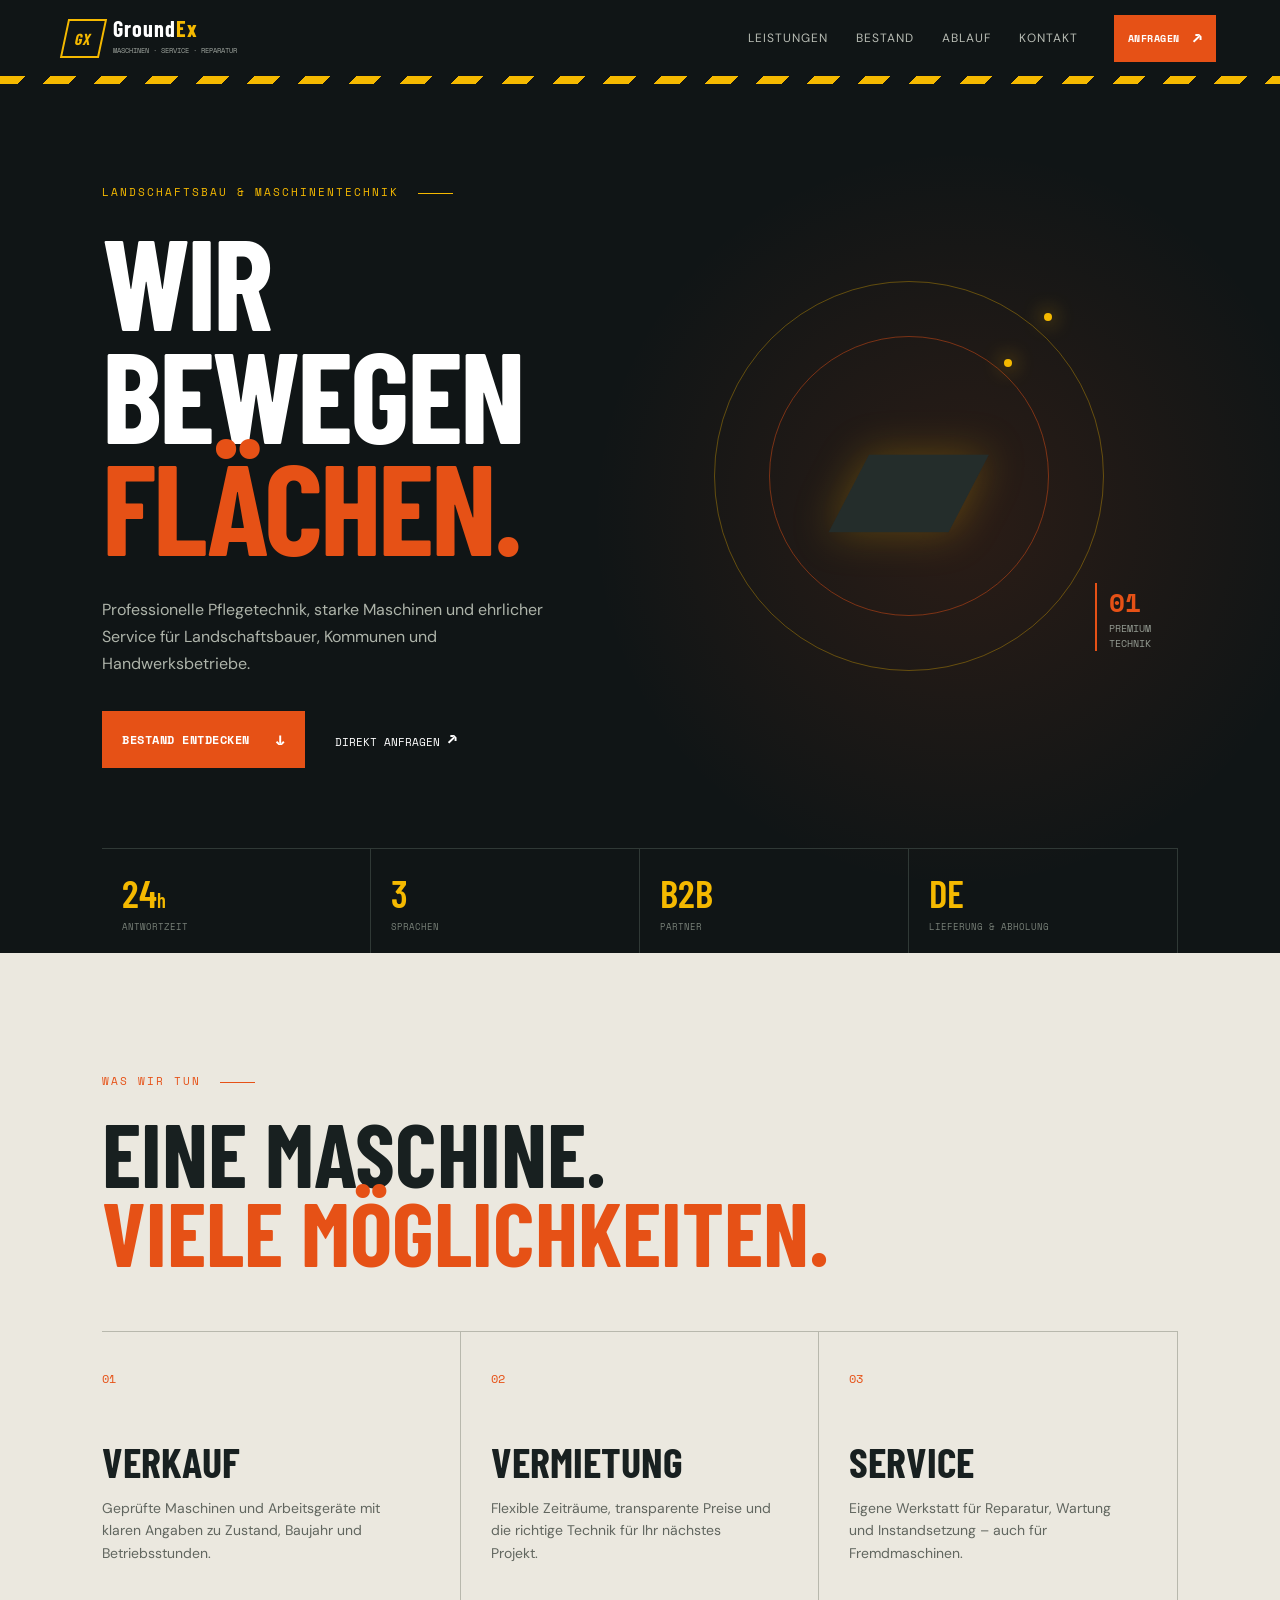
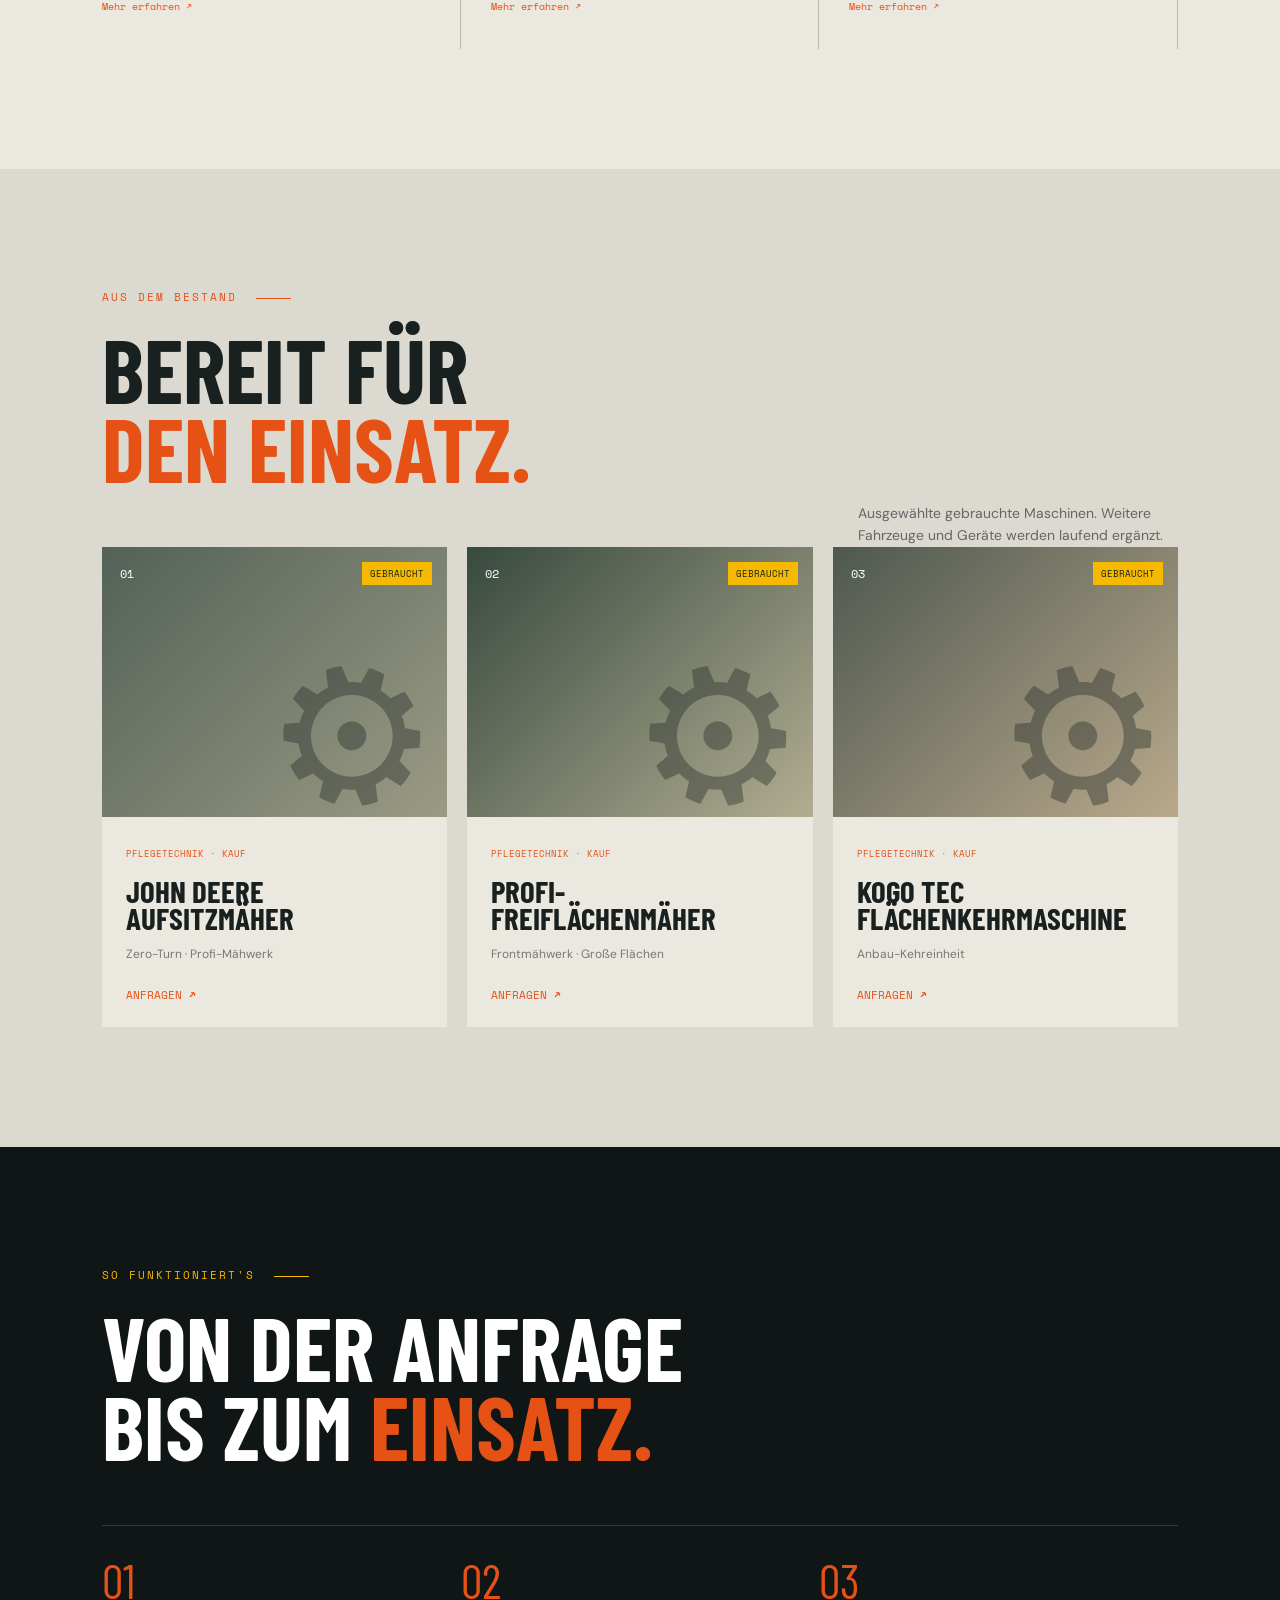
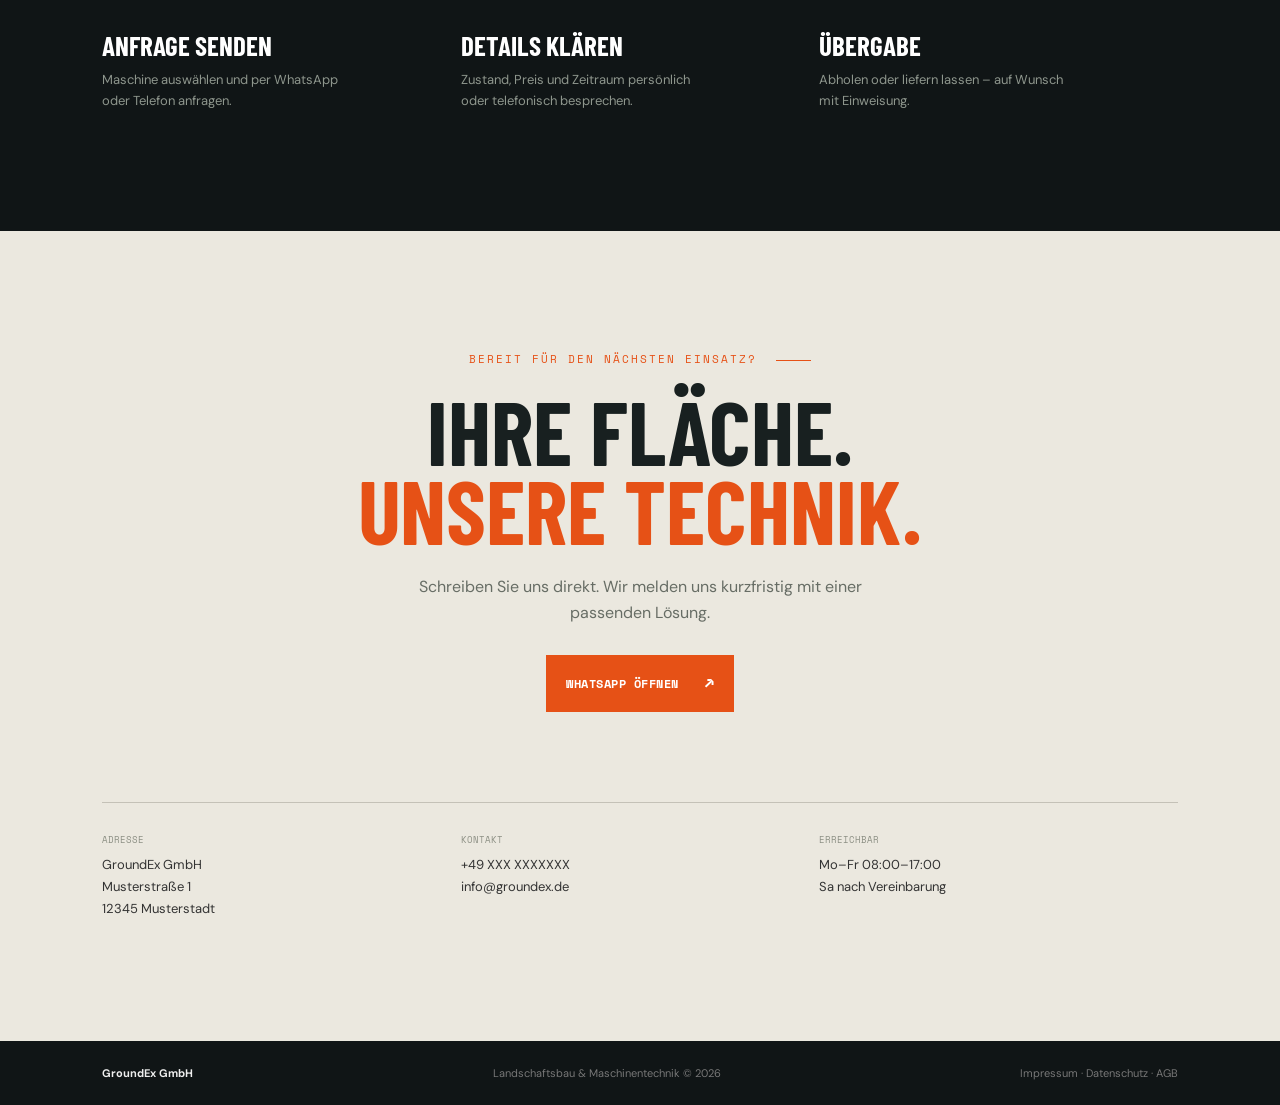
==== index.html @ 2e7180c5 "GroundEx web sitesi yeniden tasarlandı: profesyonel sektör odaklı animasyonlar ve responsive arayüz " ====
<!doctype html>
<html lang="de">
<head>
<meta charset="utf-8"><meta name="viewport" content="width=device-width,initial-scale=1">
<meta name="description" content="GroundEx GmbH – Baumaschinen, Pflegetechnik, Vermietung und Service.">
<title>GroundEx GmbH — Maschinen, die Fläche bewegen.</title>
<link rel="stylesheet" href="styles.css">
</head>
<body>
<div class="loader" aria-hidden="true"><span>GROUNDEX</span></div>
<header class="site-header"><a class="brand" href="#top"><span class="brand-mark">GX</span><span>Ground<span>Ex</span><small>MASCHINEN · SERVICE · REPARATUR</small></span></a><nav><a href="#angebot">Leistungen</a><a href="#bestand">Bestand</a><a href="#prozess">Ablauf</a><a href="#kontakt">Kontakt</a></nav><a class="button button-small" href="#kontakt">Anfragen <b>↗</b></a><button class="menu" aria-label="Menü">☰</button></header>
<div class="hazard"></div>
<main id="top">
<section class="hero"><div class="hero-grid"><div class="hero-copy"><p class="eyebrow">LANDSCHAFTSBAU & MASCHINENTECHNIK <i></i></p><h1>Wir bewegen<br><em>Flächen.</em></h1><p class="intro">Professionelle Pflegetechnik, starke Maschinen und ehrlicher Service für Landschaftsbauer, Kommunen und Handwerksbetriebe.</p><div class="actions"><a class="button" href="#bestand">Bestand entdecken <b>↓</b></a><a class="text-link" href="#kontakt">Direkt anfragen <b>↗</b></a></div></div><div class="hero-machine"><div class="orbit orbit-one"></div><div class="orbit orbit-two"></div><div class="machine-silhouette">▰</div><div class="hero-label"><strong>01</strong><span>PREMIUM<br>TECHNIK</span></div></div></div><div class="hero-stats"><div><strong>24<span>h</span></strong><small>ANTWORTZEIT</small></div><div><strong>3</strong><small>SPRACHEN</small></div><div><strong>B2B</strong><small>PARTNER</small></div><div><strong>DE</strong><small>LIEFERUNG & ABHOLUNG</small></div></div></section>
<section class="services" id="angebot"><p class="eyebrow dark">WAS WIR TUN <i></i></p><h2>Eine Maschine.<br><em>Viele Möglichkeiten.</em></h2><div class="service-grid"><article><b>01</b><h3>Verkauf</h3><p>Geprüfte Maschinen und Arbeitsgeräte mit klaren Angaben zu Zustand, Baujahr und Betriebsstunden.</p><span>Mehr erfahren ↗</span></article><article><b>02</b><h3>Vermietung</h3><p>Flexible Zeiträume, transparente Preise und die richtige Technik für Ihr nächstes Projekt.</p><span>Mehr erfahren ↗</span></article><article><b>03</b><h3>Service</h3><p>Eigene Werkstatt für Reparatur, Wartung und Instandsetzung – auch für Fremdmaschinen.</p><span>Mehr erfahren ↗</span></article></div></section>
<section class="inventory" id="bestand"><div class="section-head"><div><p class="eyebrow dark">AUS DEM BESTAND <i></i></p><h2>Bereit für<br><em>den Einsatz.</em></h2></div><p>Ausgewählte gebrauchte Maschinen. Weitere Fahrzeuge und Geräte werden laufend ergänzt.</p></div><div class="machine-grid"><article class="machine-card"><div class="machine-photo photo-one"><span>01</span><label>GEBRAUCHT</label></div><div class="machine-info"><small>PFLEGETECHNIK · KAUF</small><h3>John Deere<br>Aufsitzmäher</h3><p>Zero-Turn · Profi-Mähwerk</p><a href="#kontakt">Anfragen <b>↗</b></a></div></article><article class="machine-card featured"><div class="machine-photo photo-two"><span>02</span><label>GEBRAUCHT</label></div><div class="machine-info"><small>PFLEGETECHNIK · KAUF</small><h3>Profi-<br>Freiflächenmäher</h3><p>Frontmähwerk · Große Flächen</p><a href="#kontakt">Anfragen <b>↗</b></a></div></article><article class="machine-card"><div class="machine-photo photo-three"><span>03</span><label>GEBRAUCHT</label></div><div class="machine-info"><small>PFLEGETECHNIK · KAUF</small><h3>Kogo Tec<br>Flächenkehrmaschine</h3><p>Anbau-Kehreinheit</p><a href="#kontakt">Anfragen <b>↗</b></a></div></article></div></section>
<section class="process" id="prozess"><p class="eyebrow">SO FUNKTIONIERT'S <i></i></p><h2>Von der Anfrage<br>bis zum <em>Einsatz.</em></h2><div class="steps"><div><strong>01</strong><h3>Anfrage senden</h3><p>Maschine auswählen und per WhatsApp oder Telefon anfragen.</p></div><div><strong>02</strong><h3>Details klären</h3><p>Zustand, Preis und Zeitraum persönlich oder telefonisch besprechen.</p></div><div><strong>03</strong><h3>Übergabe</h3><p>Abholen oder liefern lassen – auf Wunsch mit Einweisung.</p></div></div></section>
<section class="contact" id="kontakt"><p class="eyebrow dark">BEREIT FÜR DEN NÄCHSTEN EINSATZ? <i></i></p><h2>Ihre Fläche.<br><em>Unsere Technik.</em></h2><p>Schreiben Sie uns direkt. Wir melden uns kurzfristig mit einer passenden Lösung.</p><a class="button" href="https://wa.me/49XXXXXXXXXX" target="_blank" rel="noopener">WhatsApp öffnen <b>↗</b></a><div class="contact-details"><span><small>ADRESSE</small>GroundEx GmbH<br>Musterstraße 1<br>12345 Musterstadt</span><span><small>KONTAKT</small>+49 XXX XXXXXXX<br>info@groundex.de</span><span><small>ERREICHBAR</small>Mo–Fr 08:00–17:00<br>Sa nach Vereinbarung</span></div></section>
</main><footer><strong>GroundEx GmbH</strong><span>Landschaftsbau & Maschinentechnik © 2026</span><span><a href="impressum.html">Impressum</a> · <a href="datenschutz.html">Datenschutz</a> · <a href="agb.html">AGB</a></span></footer>
<script src="script.js"></script></body></html>
---- styles.css ----
@import url('https://fonts.googleapis.com/css2?family=Barlow+Condensed:wght@500;600;700;800&family=DM+Sans:wght@400;500;600;700&family=Space+Mono:wght@400;700&display=swap');
:root{--black:#101516;--ink:#182020;--paper:#ebe8df;--muted:#8d938b;--yellow:#f5b900;--orange:#e65116;--line:#303936}*{box-sizing:border-box;margin:0}html{scroll-behavior:smooth}body{background:var(--paper);color:var(--ink);font-family:'DM Sans',sans-serif;overflow-x:hidden}a{text-decoration:none;color:inherit}.site-header{height:76px;background:var(--black);color:#fff;display:flex;align-items:center;gap:36px;padding:0 max(5vw,24px);position:sticky;top:0;z-index:20}.brand{display:flex;align-items:center;gap:10px;font:700 22px 'Barlow Condensed';letter-spacing:1px;line-height:.8}.brand>span:last-child>span{color:var(--yellow)}.brand small{display:block;font:7px 'Space Mono';letter-spacing:0;color:#9ca29c;margin-top:7px}.brand-mark{display:grid;place-items:center;width:39px;height:39px;border:2px solid var(--yellow);color:var(--yellow);transform:skew(-12deg);font:700 16px 'Barlow Condensed'}.site-header nav{display:flex;gap:28px;margin-left:auto;font-size:12px;text-transform:uppercase;letter-spacing:1px;color:#b8bcb4}.site-header nav a:hover{color:var(--yellow)}.button{display:inline-flex;align-items:center;gap:25px;background:var(--orange);color:#fff;padding:16px 20px;text-transform:uppercase;font:700 12px 'Space Mono';letter-spacing:.5px;transition:.3s;box-shadow:0 0 0 transparent}.button:hover{background:var(--yellow);color:var(--black);box-shadow:0 12px 30px #e6511655;transform:translateY(-3px)}.button b,.text-link b{font-size:17px}.button-small{padding:11px 14px;font-size:10px;gap:12px}.menu{display:none;background:none;border:0;color:white;font-size:25px}.hazard{height:8px;background:repeating-linear-gradient(135deg,var(--yellow) 0 18px,var(--black) 18px 36px);animation:move 2s linear infinite}@keyframes move{to{background-position:72px 0}}.hero{background:var(--black);color:#fff;min-height:680px;padding:100px max(8vw,30px) 0;position:relative;overflow:hidden}.hero:after{content:'';position:absolute;inset:0;background:radial-gradient(circle at 75% 50%,#e6511620,transparent 35%);pointer-events:none}.hero-grid{max-width:1280px;margin:auto;display:grid;grid-template-columns:1fr 1fr;align-items:center;position:relative;z-index:1}.eyebrow{font:11px 'Space Mono';letter-spacing:2px;color:var(--yellow);margin-bottom:24px}.eyebrow i{display:inline-block;width:35px;height:1px;background:currentColor;vertical-align:middle;margin-left:10px}.eyebrow.dark{color:var(--orange)}h1,h2,h3{font-family:'Barlow Condensed';text-transform:uppercase;line-height:.88}h1{font-size:clamp(70px,10vw,155px);letter-spacing:-3px}h1 em,h2 em{font-style:normal;color:var(--orange)}.intro{max-width:475px;color:#aeb4aa;font-size:16px;line-height:1.7;margin:34px 0}.actions{display:flex;align-items:center;gap:30px}.text-link{font:11px 'Space Mono';color:#fff;text-transform:uppercase}.hero-machine{height:430px;position:relative;display:grid;place-items:center}.machine-silhouette{font-size:210px;color:#242d2b;filter:drop-shadow(0 0 20px #f5b90044);animation:float 4s ease-in-out infinite}@keyframes float{50%{transform:translateY(-16px) rotate(-2deg)}}.orbit{position:absolute;border:1px solid #f5b90055;border-radius:50%;width:390px;height:390px;animation:spin 16s linear infinite}.orbit:after{content:'';position:absolute;background:var(--yellow);width:8px;height:8px;border-radius:50%;top:8%;right:13%;box-shadow:0 0 20px var(--yellow)}.orbit-two{width:280px;height:280px;border-color:#e6511677;animation-direction:reverse;animation-duration:11s}.hero-label{position:absolute;right:5%;bottom:40px;border-left:2px solid var(--orange);padding-left:12px;font:10px 'Space Mono';color:#949b92}.hero-label strong{font-size:26px;color:var(--orange);display:block}.hero-stats{max-width:1280px;margin:80px auto 0;border-top:1px solid var(--line);display:grid;grid-template-columns:repeat(4,1fr);position:relative;z-index:2}.hero-stats div{padding:20px 0;border-right:1px solid var(--line);padding-left:20px}.hero-stats strong{font:600 39px 'Barlow Condensed';color:var(--yellow)}.hero-stats strong span{font-size:20px}.hero-stats small{display:block;color:#788078;font:9px 'Space Mono';margin-top:4px}.services,.inventory,.contact{padding:120px max(8vw,30px)}.services h2,.inventory h2,.process h2,.contact h2{font-size:clamp(55px,7vw,105px);margin-bottom:60px}.service-grid{display:grid;grid-template-columns:repeat(3,1fr);max-width:1280px;margin:auto;border-top:1px solid #b8b8ad}.service-grid article{padding:35px 30px 35px 0;border-right:1px solid #b8b8ad;transition:.4s}.service-grid article:not(:first-child){padding-left:30px}.service-grid article:hover{background:#fff;transform:translateY(-10px);padding-bottom:45px}.service-grid b{color:var(--orange);font:12px 'Space Mono'}.service-grid h3{font-size:42px;margin:55px 0 17px}.service-grid p{color:#61665f;line-height:1.6;font-size:14px;max-width:280px}.service-grid span{display:block;color:var(--orange);font:10px 'Space Mono';margin-top:35px}.inventory{background:#dcd9d0}.section-head{display:flex;justify-content:space-between;align-items:end;max-width:1280px;margin:auto}.section-head>p{max-width:320px;color:#666;line-height:1.6;font-size:14px}.machine-grid{display:grid;grid-template-columns:repeat(3,1fr);gap:20px;max-width:1280px;margin:auto}.machine-card{background:var(--paper);transition:.35s}.machine-card:hover{transform:translateY(-12px);box-shadow:0 25px 35px #1113}.machine-photo{height:270px;position:relative;overflow:hidden;background:linear-gradient(135deg,#536158,#9b9b84)}.machine-photo:after{content:'⚙';position:absolute;font-size:190px;color:#222b2766;right:10px;bottom:-45px;transform:rotate(-15deg);transition:.5s}.machine-card:hover .machine-photo:after{transform:rotate(5deg) scale(1.12)}.photo-two{background:linear-gradient(135deg,#38493f,#b1ad91)}.photo-three{background:linear-gradient(135deg,#4e5850,#b9a98b)}.machine-photo span{position:absolute;top:18px;left:18px;color:#fff;font:12px 'Space Mono';z-index:1}.machine-photo label{position:absolute;right:15px;top:15px;background:var(--yellow);padding:5px 8px;font:9px 'Space Mono';z-index:1}.machine-info{padding:24px}.machine-info small{font:9px 'Space Mono';color:var(--orange)}.machine-info h3{font-size:31px;margin:15px 0}.machine-info p{color:#777;font-size:12px}.machine-info a{display:block;margin-top:25px;color:var(--orange);font:11px 'Space Mono';text-transform:uppercase}.process{background:var(--black);color:#fff;padding:120px max(8vw,30px)}.steps{display:grid;grid-template-columns:repeat(3,1fr);gap:0;max-width:1280px;margin:auto}.steps>div{border-top:1px solid var(--line);padding:25px 25px 0 0}.steps strong{color:var(--orange);font:48px 'Barlow Condensed'}.steps h3{font-size:27px;margin:25px 0 12px}.steps p{color:#8e968d;max-width:250px;font-size:13px;line-height:1.6}.contact{text-align:center}.contact>p:not(.eyebrow){max-width:450px;margin:-35px auto 30px;color:#676d65;line-height:1.6}.contact-details{border-top:1px solid #c4c1b7;margin:90px auto 0;padding-top:30px;display:grid;grid-template-columns:repeat(3,1fr);text-align:left;max-width:1280px;color:#333;font-size:13px;line-height:1.7}.contact-details small{display:block;color:#8c8f84;font:9px 'Space Mono';margin-bottom:8px}footer{background:var(--black);color:#777;padding:25px max(8vw,30px);display:flex;justify-content:space-between;font-size:11px}footer strong{color:#eee}footer a:hover{color:var(--yellow)}.reveal{opacity:0;transform:translateY(35px);transition:opacity .8s,transform .8s}.reveal.visible{opacity:1;transform:none}.loader{position:fixed;inset:0;background:var(--black);z-index:100;display:grid;place-items:center;color:var(--yellow);font:20px 'Space Mono';animation:loader 1s 1.2s forwards}@keyframes loader{to{opacity:0;visibility:hidden}}@media(max-width:800px){.site-header nav,.site-header>.button{display:none}.menu{display:block;margin-left:auto}.site-header nav.open{display:flex;position:absolute;top:76px;left:0;right:0;background:var(--black);padding:25px;flex-direction:column}.hero{padding-top:65px}.hero-grid{grid-template-columns:1fr}.hero-machine{height:220px}.machine-silhouette{font-size:120px}.orbit{width:220px;height:220px}.hero-stats{margin-top:35px;grid-template-columns:repeat(2,1fr)}.hero-stats div{padding:14px}.service-grid,.machine-grid,.steps{grid-template-columns:1fr}.service-grid article,.service-grid article:not(:first-child){padding:25px 0;border-right:0;border-bottom:1px solid #b8b8ad}.section-head{display:block}.section-head>p{margin-top:-35px;margin-bottom:45px}.contact-details{grid-template-columns:1fr;gap:25px}footer{flex-direction:column;gap:10px}h1{font-size:76px}}
@media(prefers-reduced-motion:reduce){*,*:before,*:after{animation-duration:.01ms!important;transition-duration:.01ms!important;scroll-behavior:auto!important}}
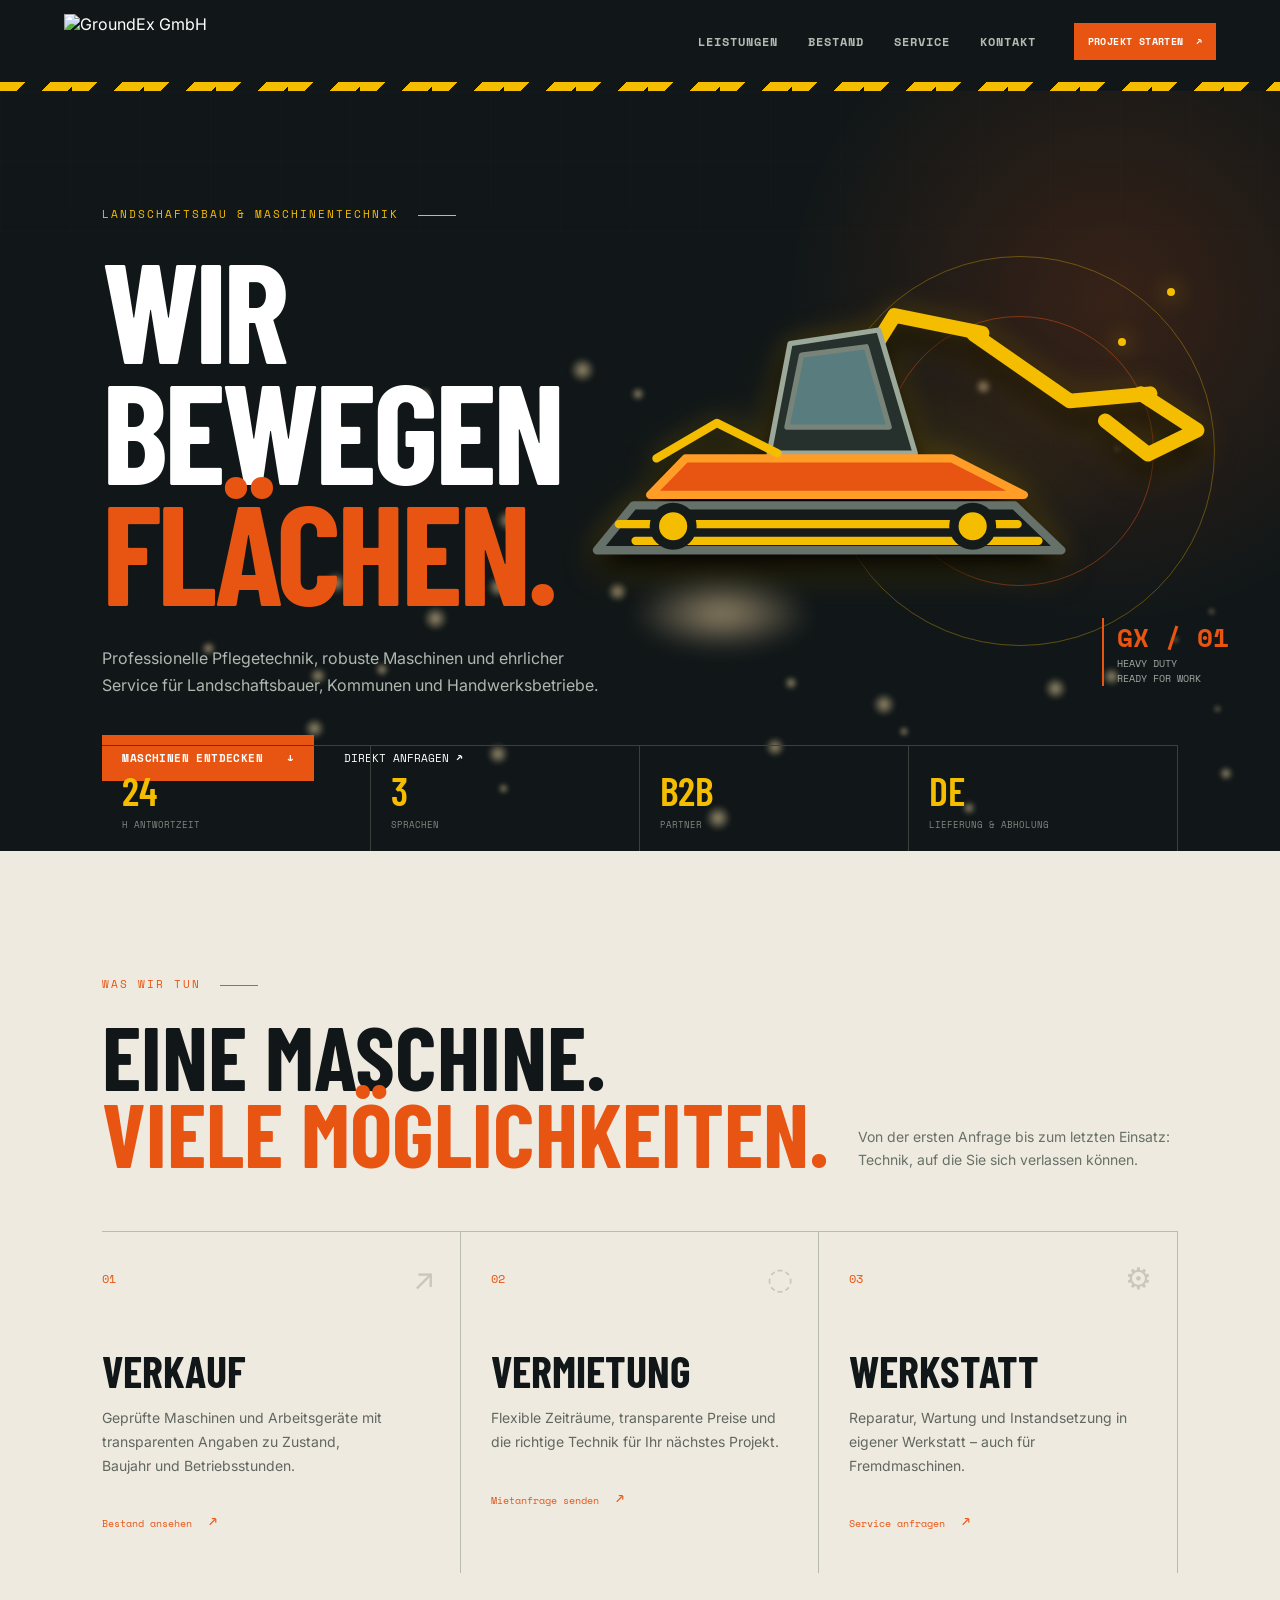
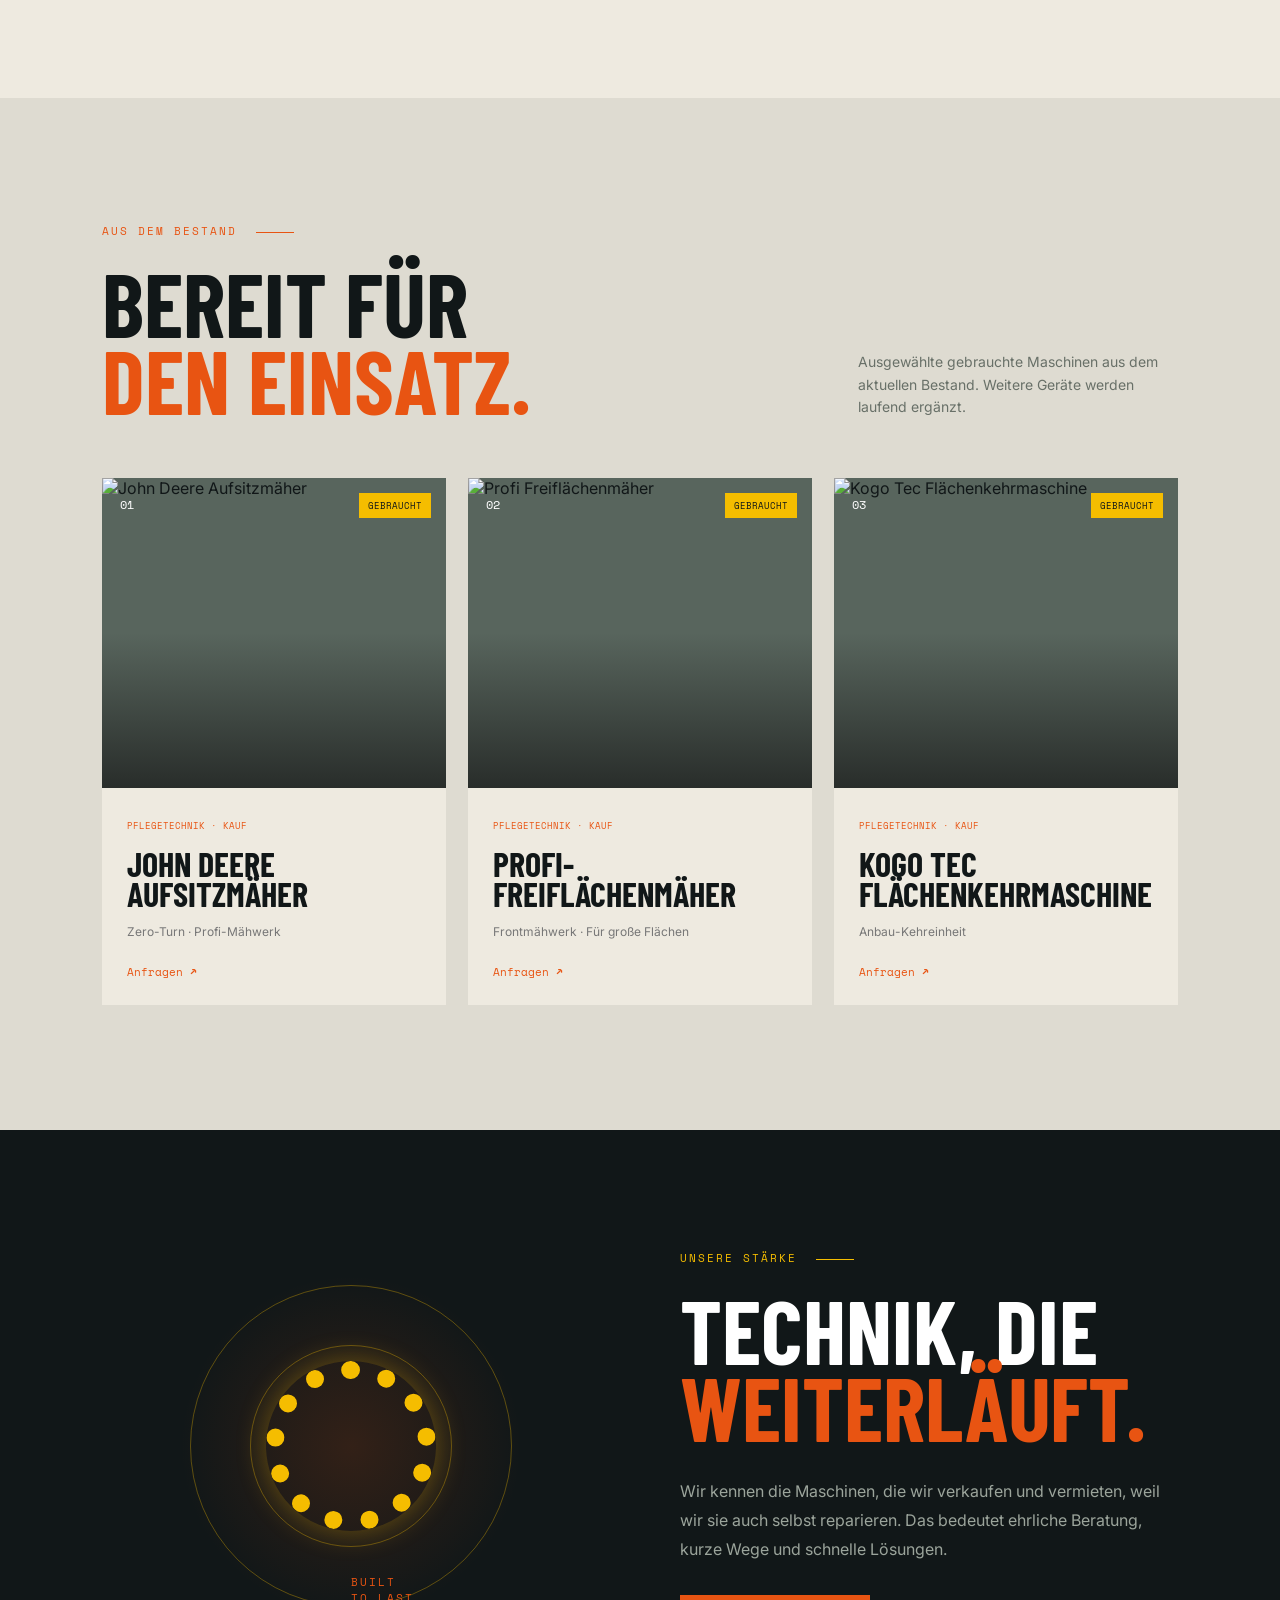
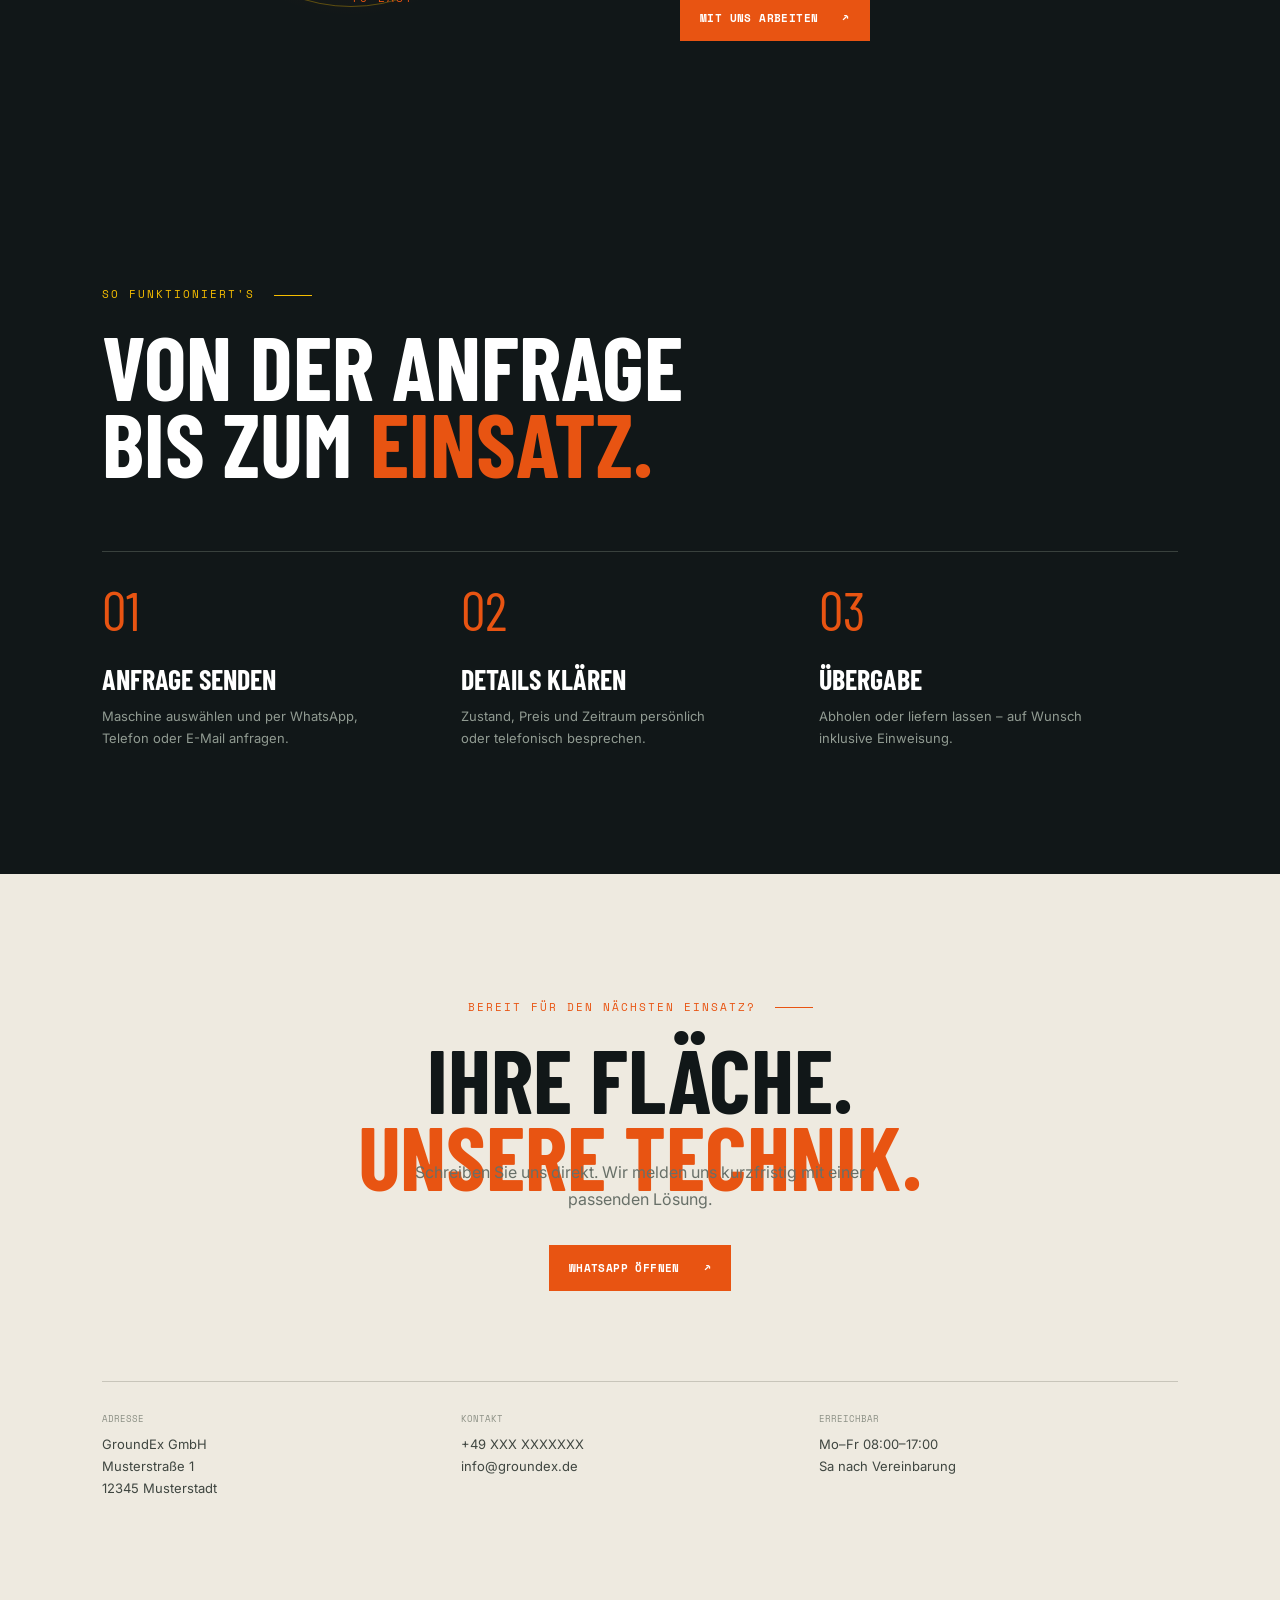
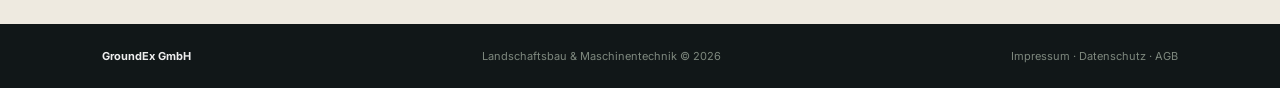
==== commit 05d034e8: "groundex-website yeniden tasarlandı: groundex-site varlıklarıyla gerçek görseller, hareketli kepçe, " ====
--- a/index.html
+++ b/index.html
@@ -1,20 +1,31 @@
-<!doctype html>
+<!DOCTYPE html>
 <html lang="de">
 <head>
-<meta charset="utf-8"><meta name="viewport" content="width=device-width,initial-scale=1">
-<meta name="description" content="GroundEx GmbH – Baumaschinen, Pflegetechnik, Vermietung und Service.">
-<title>GroundEx GmbH — Maschinen, die Fläche bewegen.</title>
+<meta charset="UTF-8">
+<meta name="viewport" content="width=device-width, initial-scale=1.0">
+<meta name="description" content="GroundEx GmbH – Maschinen, Pflegetechnik, Vermietung und Werkstattservice.">
+<title>GroundEx GmbH — Wir bewegen Flächen.</title>
+<link rel="icon" href="https://raw.githubusercontent.com/emi0534/groundex-site/main/images/favicon.png">
+<link rel="preconnect" href="https://fonts.googleapis.com">
+<link href="https://fonts.googleapis.com/css2?family=Barlow+Condensed:wght@500;600;700;800;900&family=Inter:wght@400;500;600;700&family=Space+Mono:wght@400;700&display=swap" rel="stylesheet">
 <link rel="stylesheet" href="styles.css">
 </head>
 <body>
-<div class="loader" aria-hidden="true"><span>GROUNDEX</span></div>
-<header class="site-header"><a class="brand" href="#top"><span class="brand-mark">GX</span><span>Ground<span>Ex</span><small>MASCHINEN · SERVICE · REPARATUR</small></span></a><nav><a href="#angebot">Leistungen</a><a href="#bestand">Bestand</a><a href="#prozess">Ablauf</a><a href="#kontakt">Kontakt</a></nav><a class="button button-small" href="#kontakt">Anfragen <b>↗</b></a><button class="menu" aria-label="Menü">☰</button></header>
+<div class="preloader"><div class="loader-mark">GX</div><div class="loader-line"><i></i></div><span>GROUND EX / SYSTEM INITIALIZING</span></div>
+<header class="header"><a class="logo" href="#top"><img src="https://raw.githubusercontent.com/emi0534/groundex-site/main/images/logo.png" alt="GroundEx GmbH"></a><nav><a href="#angebot">Leistungen</a><a href="#bestand">Bestand</a><a href="#service">Service</a><a href="#kontakt">Kontakt</a></nav><a class="nav-cta" href="#kontakt">Projekt starten <b>↗</b></a><button class="menu-toggle" aria-label="Menü">☰</button></header>
 <div class="hazard"></div>
 <main id="top">
-<section class="hero"><div class="hero-grid"><div class="hero-copy"><p class="eyebrow">LANDSCHAFTSBAU & MASCHINENTECHNIK <i></i></p><h1>Wir bewegen<br><em>Flächen.</em></h1><p class="intro">Professionelle Pflegetechnik, starke Maschinen und ehrlicher Service für Landschaftsbauer, Kommunen und Handwerksbetriebe.</p><div class="actions"><a class="button" href="#bestand">Bestand entdecken <b>↓</b></a><a class="text-link" href="#kontakt">Direkt anfragen <b>↗</b></a></div></div><div class="hero-machine"><div class="orbit orbit-one"></div><div class="orbit orbit-two"></div><div class="machine-silhouette">▰</div><div class="hero-label"><strong>01</strong><span>PREMIUM<br>TECHNIK</span></div></div></div><div class="hero-stats"><div><strong>24<span>h</span></strong><small>ANTWORTZEIT</small></div><div><strong>3</strong><small>SPRACHEN</small></div><div><strong>B2B</strong><small>PARTNER</small></div><div><strong>DE</strong><small>LIEFERUNG & ABHOLUNG</small></div></div></section>
-<section class="services" id="angebot"><p class="eyebrow dark">WAS WIR TUN <i></i></p><h2>Eine Maschine.<br><em>Viele Möglichkeiten.</em></h2><div class="service-grid"><article><b>01</b><h3>Verkauf</h3><p>Geprüfte Maschinen und Arbeitsgeräte mit klaren Angaben zu Zustand, Baujahr und Betriebsstunden.</p><span>Mehr erfahren ↗</span></article><article><b>02</b><h3>Vermietung</h3><p>Flexible Zeiträume, transparente Preise und die richtige Technik für Ihr nächstes Projekt.</p><span>Mehr erfahren ↗</span></article><article><b>03</b><h3>Service</h3><p>Eigene Werkstatt für Reparatur, Wartung und Instandsetzung – auch für Fremdmaschinen.</p><span>Mehr erfahren ↗</span></article></div></section>
-<section class="inventory" id="bestand"><div class="section-head"><div><p class="eyebrow dark">AUS DEM BESTAND <i></i></p><h2>Bereit für<br><em>den Einsatz.</em></h2></div><p>Ausgewählte gebrauchte Maschinen. Weitere Fahrzeuge und Geräte werden laufend ergänzt.</p></div><div class="machine-grid"><article class="machine-card"><div class="machine-photo photo-one"><span>01</span><label>GEBRAUCHT</label></div><div class="machine-info"><small>PFLEGETECHNIK · KAUF</small><h3>John Deere<br>Aufsitzmäher</h3><p>Zero-Turn · Profi-Mähwerk</p><a href="#kontakt">Anfragen <b>↗</b></a></div></article><article class="machine-card featured"><div class="machine-photo photo-two"><span>02</span><label>GEBRAUCHT</label></div><div class="machine-info"><small>PFLEGETECHNIK · KAUF</small><h3>Profi-<br>Freiflächenmäher</h3><p>Frontmähwerk · Große Flächen</p><a href="#kontakt">Anfragen <b>↗</b></a></div></article><article class="machine-card"><div class="machine-photo photo-three"><span>03</span><label>GEBRAUCHT</label></div><div class="machine-info"><small>PFLEGETECHNIK · KAUF</small><h3>Kogo Tec<br>Flächenkehrmaschine</h3><p>Anbau-Kehreinheit</p><a href="#kontakt">Anfragen <b>↗</b></a></div></article></div></section>
-<section class="process" id="prozess"><p class="eyebrow">SO FUNKTIONIERT'S <i></i></p><h2>Von der Anfrage<br>bis zum <em>Einsatz.</em></h2><div class="steps"><div><strong>01</strong><h3>Anfrage senden</h3><p>Maschine auswählen und per WhatsApp oder Telefon anfragen.</p></div><div><strong>02</strong><h3>Details klären</h3><p>Zustand, Preis und Zeitraum persönlich oder telefonisch besprechen.</p></div><div><strong>03</strong><h3>Übergabe</h3><p>Abholen oder liefern lassen – auf Wunsch mit Einweisung.</p></div></div></section>
-<section class="contact" id="kontakt"><p class="eyebrow dark">BEREIT FÜR DEN NÄCHSTEN EINSATZ? <i></i></p><h2>Ihre Fläche.<br><em>Unsere Technik.</em></h2><p>Schreiben Sie uns direkt. Wir melden uns kurzfristig mit einer passenden Lösung.</p><a class="button" href="https://wa.me/49XXXXXXXXXX" target="_blank" rel="noopener">WhatsApp öffnen <b>↗</b></a><div class="contact-details"><span><small>ADRESSE</small>GroundEx GmbH<br>Musterstraße 1<br>12345 Musterstadt</span><span><small>KONTAKT</small>+49 XXX XXXXXXX<br>info@groundex.de</span><span><small>ERREICHBAR</small>Mo–Fr 08:00–17:00<br>Sa nach Vereinbarung</span></div></section>
+<section class="hero">
+  <div class="grid-overlay"></div><div class="dust-field" id="dust-field"></div>
+  <div class="hero-copy"><div class="eyebrow">LANDSCHAFTSBAU & MASCHINENTECHNIK <i></i></div><h1>Wir bewegen<br><em>Flächen.</em></h1><p>Professionelle Pflegetechnik, robuste Maschinen und ehrlicher Service für Landschaftsbauer, Kommunen und Handwerksbetriebe.</p><div class="hero-actions"><a class="primary" href="#bestand">Maschinen entdecken <b>↓</b></a><a class="ghost" href="#kontakt">Direkt anfragen <b>↗</b></a></div></div>
+  <div class="excavator-stage" aria-hidden="true"><div class="scan-ring ring-a"></div><div class="scan-ring ring-b"></div><div class="machine-glow"></div><svg class="excavator" viewBox="0 0 650 390" fill="none"><g class="exc-arm"><path d="M260 190L330 78L414 95"/><path d="M406 96L498 160L575 153"/><path d="M566 153L620 188L573 211L532 179"/></g><g class="exc-cab"><path d="M210 210L230 105L315 92L350 210Z"/><path d="M241 116L303 108L325 185L227 185Z"/></g><path class="exc-body" d="M130 215H385L454 250H96Z"/><path class="exc-track" d="M80 260H445L490 303H45Z"/><path class="exc-track-line" d="M66 278H448M82 294H468"/><circle class="exc-wheel" cx="118" cy="280" r="18"/><circle class="exc-wheel" cx="405" cy="280" r="18"/><path class="exc-counter" d="M102 215L160 181L218 210"/></svg><div class="stage-readout"><strong>GX / 01</strong><span>HEAVY DUTY<br>READY FOR WORK</span></div><div class="dust-burst"></div></div>
+  <div class="stats"><div><strong data-count="24">0</strong><small>H ANTWORTZEIT</small></div><div><strong data-count="3">0</strong><small>SPRACHEN</small></div><div><strong>B2B</strong><small>PARTNER</small></div><div><strong>DE</strong><small>LIEFERUNG & ABHOLUNG</small></div></div>
+</section>
+<section class="services" id="angebot"><div class="section-intro"><div><div class="eyebrow dark">WAS WIR TUN <i></i></div><h2>Eine Maschine.<br><em>Viele Möglichkeiten.</em></h2></div><p>Von der ersten Anfrage bis zum letzten Einsatz: Technik, auf die Sie sich verlassen können.</p></div><div class="service-grid"><article><b>01</b><div class="service-icon">↗</div><h3>Verkauf</h3><p>Geprüfte Maschinen und Arbeitsgeräte mit transparenten Angaben zu Zustand, Baujahr und Betriebsstunden.</p><a href="#bestand">Bestand ansehen <span>↗</span></a></article><article><b>02</b><div class="service-icon">◌</div><h3>Vermietung</h3><p>Flexible Zeiträume, transparente Preise und die richtige Technik für Ihr nächstes Projekt.</p><a href="#kontakt">Mietanfrage senden <span>↗</span></a></article><article><b>03</b><div class="service-icon">⚙</div><h3>Werkstatt</h3><p>Reparatur, Wartung und Instandsetzung in eigener Werkstatt – auch für Fremdmaschinen.</p><a href="#kontakt">Service anfragen <span>↗</span></a></article></div></section>
+<section class="inventory" id="bestand"><div class="section-intro"><div><div class="eyebrow dark">AUS DEM BESTAND <i></i></div><h2>Bereit für<br><em>den Einsatz.</em></h2></div><p>Ausgewählte gebrauchte Maschinen aus dem aktuellen Bestand. Weitere Geräte werden laufend ergänzt.</p></div><div class="machine-grid"><article class="machine-card"><div class="photo"><img src="https://raw.githubusercontent.com/emi0534/groundex-site/main/images/product1.jpg" alt="John Deere Aufsitzmäher"><span>01</span><label>GEBRAUCHT</label></div><div class="machine-body"><small>PFLEGETECHNIK · KAUF</small><h3>John Deere<br>Aufsitzmäher</h3><p>Zero-Turn · Profi-Mähwerk</p><a href="#kontakt">Anfragen <b>↗</b></a></div></article><article class="machine-card featured"><div class="photo"><img src="https://raw.githubusercontent.com/emi0534/groundex-site/main/images/product2.jpg" alt="Profi Freiflächenmäher"><span>02</span><label>GEBRAUCHT</label></div><div class="machine-body"><small>PFLEGETECHNIK · KAUF</small><h3>Profi-<br>Freiflächenmäher</h3><p>Frontmähwerk · Für große Flächen</p><a href="#kontakt">Anfragen <b>↗</b></a></div></article><article class="machine-card"><div class="photo"><img src="https://raw.githubusercontent.com/emi0534/groundex-site/main/images/product3.jpg" alt="Kogo Tec Flächenkehrmaschine"><span>03</span><label>GEBRAUCHT</label></div><div class="machine-body"><small>PFLEGETECHNIK · KAUF</small><h3>Kogo Tec<br>Flächenkehrmaschine</h3><p>Anbau-Kehreinheit</p><a href="#kontakt">Anfragen <b>↗</b></a></div></article></div></section>
+<section class="service-band" id="service"><div class="service-art"><div class="rotor"></div><div class="service-art-label">BUILT<br>TO LAST</div></div><div><div class="eyebrow">UNSERE STÄRKE <i></i></div><h2>Technik, die<br><em>weiterläuft.</em></h2><p>Wir kennen die Maschinen, die wir verkaufen und vermieten, weil wir sie auch selbst reparieren. Das bedeutet ehrliche Beratung, kurze Wege und schnelle Lösungen.</p><a class="primary" href="#kontakt">Mit uns arbeiten <b>↗</b></a></div></section>
+<section class="process"><div class="eyebrow">SO FUNKTIONIERT'S <i></i></div><h2>Von der Anfrage<br>bis zum <em>Einsatz.</em></h2><div class="steps"><div><strong>01</strong><h3>Anfrage senden</h3><p>Maschine auswählen und per WhatsApp, Telefon oder E-Mail anfragen.</p></div><div><strong>02</strong><h3>Details klären</h3><p>Zustand, Preis und Zeitraum persönlich oder telefonisch besprechen.</p></div><div><strong>03</strong><h3>Übergabe</h3><p>Abholen oder liefern lassen – auf Wunsch inklusive Einweisung.</p></div></div></section>
+<section class="contact" id="kontakt"><div class="eyebrow dark">BEREIT FÜR DEN NÄCHSTEN EINSATZ? <i></i></div><h2>Ihre Fläche.<br><em>Unsere Technik.</em></h2><p>Schreiben Sie uns direkt. Wir melden uns kurzfristig mit einer passenden Lösung.</p><a class="primary" href="https://wa.me/49XXXXXXXXXX" target="_blank" rel="noopener">WhatsApp öffnen <b>↗</b></a><div class="contact-details"><span><small>ADRESSE</small>GroundEx GmbH<br>Musterstraße 1<br>12345 Musterstadt</span><span><small>KONTAKT</small>+49 XXX XXXXXXX<br>info@groundex.de</span><span><small>ERREICHBAR</small>Mo–Fr 08:00–17:00<br>Sa nach Vereinbarung</span></div></section>
 </main><footer><strong>GroundEx GmbH</strong><span>Landschaftsbau & Maschinentechnik © 2026</span><span><a href="impressum.html">Impressum</a> · <a href="datenschutz.html">Datenschutz</a> · <a href="agb.html">AGB</a></span></footer>
-<script src="script.js"></script></body></html>+<script src="script.js"></script>
+</body></html>
--- a/styles.css
+++ b/styles.css
@@ -1,3 +1,2 @@
-@import url('https://fonts.googleapis.com/css2?family=Barlow+Condensed:wght@500;600;700;800&family=DM+Sans:wght@400;500;600;700&family=Space+Mono:wght@400;700&display=swap');
-:root{--black:#101516;--ink:#182020;--paper:#ebe8df;--muted:#8d938b;--yellow:#f5b900;--orange:#e65116;--line:#303936}*{box-sizing:border-box;margin:0}html{scroll-behavior:smooth}body{background:var(--paper);color:var(--ink);font-family:'DM Sans',sans-serif;overflow-x:hidden}a{text-decoration:none;color:inherit}.site-header{height:76px;background:var(--black);color:#fff;display:flex;align-items:center;gap:36px;padding:0 max(5vw,24px);position:sticky;top:0;z-index:20}.brand{display:flex;align-items:center;gap:10px;font:700 22px 'Barlow Condensed';letter-spacing:1px;line-height:.8}.brand>span:last-child>span{color:var(--yellow)}.brand small{display:block;font:7px 'Space Mono';letter-spacing:0;color:#9ca29c;margin-top:7px}.brand-mark{display:grid;place-items:center;width:39px;height:39px;border:2px solid var(--yellow);color:var(--yellow);transform:skew(-12deg);font:700 16px 'Barlow Condensed'}.site-header nav{display:flex;gap:28px;margin-left:auto;font-size:12px;text-transform:uppercase;letter-spacing:1px;color:#b8bcb4}.site-header nav a:hover{color:var(--yellow)}.button{display:inline-flex;align-items:center;gap:25px;background:var(--orange);color:#fff;padding:16px 20px;text-transform:uppercase;font:700 12px 'Space Mono';letter-spacing:.5px;transition:.3s;box-shadow:0 0 0 transparent}.button:hover{background:var(--yellow);color:var(--black);box-shadow:0 12px 30px #e6511655;transform:translateY(-3px)}.button b,.text-link b{font-size:17px}.button-small{padding:11px 14px;font-size:10px;gap:12px}.menu{display:none;background:none;border:0;color:white;font-size:25px}.hazard{height:8px;background:repeating-linear-gradient(135deg,var(--yellow) 0 18px,var(--black) 18px 36px);animation:move 2s linear infinite}@keyframes move{to{background-position:72px 0}}.hero{background:var(--black);color:#fff;min-height:680px;padding:100px max(8vw,30px) 0;position:relative;overflow:hidden}.hero:after{content:'';position:absolute;inset:0;background:radial-gradient(circle at 75% 50%,#e6511620,transparent 35%);pointer-events:none}.hero-grid{max-width:1280px;margin:auto;display:grid;grid-template-columns:1fr 1fr;align-items:center;position:relative;z-index:1}.eyebrow{font:11px 'Space Mono';letter-spacing:2px;color:var(--yellow);margin-bottom:24px}.eyebrow i{display:inline-block;width:35px;height:1px;background:currentColor;vertical-align:middle;margin-left:10px}.eyebrow.dark{color:var(--orange)}h1,h2,h3{font-family:'Barlow Condensed';text-transform:uppercase;line-height:.88}h1{font-size:clamp(70px,10vw,155px);letter-spacing:-3px}h1 em,h2 em{font-style:normal;color:var(--orange)}.intro{max-width:475px;color:#aeb4aa;font-size:16px;line-height:1.7;margin:34px 0}.actions{display:flex;align-items:center;gap:30px}.text-link{font:11px 'Space Mono';color:#fff;text-transform:uppercase}.hero-machine{height:430px;position:relative;display:grid;place-items:center}.machine-silhouette{font-size:210px;color:#242d2b;filter:drop-shadow(0 0 20px #f5b90044);animation:float 4s ease-in-out infinite}@keyframes float{50%{transform:translateY(-16px) rotate(-2deg)}}.orbit{position:absolute;border:1px solid #f5b90055;border-radius:50%;width:390px;height:390px;animation:spin 16s linear infinite}.orbit:after{content:'';position:absolute;background:var(--yellow);width:8px;height:8px;border-radius:50%;top:8%;right:13%;box-shadow:0 0 20px var(--yellow)}.orbit-two{width:280px;height:280px;border-color:#e6511677;animation-direction:reverse;animation-duration:11s}.hero-label{position:absolute;right:5%;bottom:40px;border-left:2px solid var(--orange);padding-left:12px;font:10px 'Space Mono';color:#949b92}.hero-label strong{font-size:26px;color:var(--orange);display:block}.hero-stats{max-width:1280px;margin:80px auto 0;border-top:1px solid var(--line);display:grid;grid-template-columns:repeat(4,1fr);position:relative;z-index:2}.hero-stats div{padding:20px 0;border-right:1px solid var(--line);padding-left:20px}.hero-stats strong{font:600 39px 'Barlow Condensed';color:var(--yellow)}.hero-stats strong span{font-size:20px}.hero-stats small{display:block;color:#788078;font:9px 'Space Mono';margin-top:4px}.services,.inventory,.contact{padding:120px max(8vw,30px)}.services h2,.inventory h2,.process h2,.contact h2{font-size:clamp(55px,7vw,105px);margin-bottom:60px}.service-grid{display:grid;grid-template-columns:repeat(3,1fr);max-width:1280px;margin:auto;border-top:1px solid #b8b8ad}.service-grid article{padding:35px 30px 35px 0;border-right:1px solid #b8b8ad;transition:.4s}.service-grid article:not(:first-child){padding-left:30px}.service-grid article:hover{background:#fff;transform:translateY(-10px);padding-bottom:45px}.service-grid b{color:var(--orange);font:12px 'Space Mono'}.service-grid h3{font-size:42px;margin:55px 0 17px}.service-grid p{color:#61665f;line-height:1.6;font-size:14px;max-width:280px}.service-grid span{display:block;color:var(--orange);font:10px 'Space Mono';margin-top:35px}.inventory{background:#dcd9d0}.section-head{display:flex;justify-content:space-between;align-items:end;max-width:1280px;margin:auto}.section-head>p{max-width:320px;color:#666;line-height:1.6;font-size:14px}.machine-grid{display:grid;grid-template-columns:repeat(3,1fr);gap:20px;max-width:1280px;margin:auto}.machine-card{background:var(--paper);transition:.35s}.machine-card:hover{transform:translateY(-12px);box-shadow:0 25px 35px #1113}.machine-photo{height:270px;position:relative;overflow:hidden;background:linear-gradient(135deg,#536158,#9b9b84)}.machine-photo:after{content:'⚙';position:absolute;font-size:190px;color:#222b2766;right:10px;bottom:-45px;transform:rotate(-15deg);transition:.5s}.machine-card:hover .machine-photo:after{transform:rotate(5deg) scale(1.12)}.photo-two{background:linear-gradient(135deg,#38493f,#b1ad91)}.photo-three{background:linear-gradient(135deg,#4e5850,#b9a98b)}.machine-photo span{position:absolute;top:18px;left:18px;color:#fff;font:12px 'Space Mono';z-index:1}.machine-photo label{position:absolute;right:15px;top:15px;background:var(--yellow);padding:5px 8px;font:9px 'Space Mono';z-index:1}.machine-info{padding:24px}.machine-info small{font:9px 'Space Mono';color:var(--orange)}.machine-info h3{font-size:31px;margin:15px 0}.machine-info p{color:#777;font-size:12px}.machine-info a{display:block;margin-top:25px;color:var(--orange);font:11px 'Space Mono';text-transform:uppercase}.process{background:var(--black);color:#fff;padding:120px max(8vw,30px)}.steps{display:grid;grid-template-columns:repeat(3,1fr);gap:0;max-width:1280px;margin:auto}.steps>div{border-top:1px solid var(--line);padding:25px 25px 0 0}.steps strong{color:var(--orange);font:48px 'Barlow Condensed'}.steps h3{font-size:27px;margin:25px 0 12px}.steps p{color:#8e968d;max-width:250px;font-size:13px;line-height:1.6}.contact{text-align:center}.contact>p:not(.eyebrow){max-width:450px;margin:-35px auto 30px;color:#676d65;line-height:1.6}.contact-details{border-top:1px solid #c4c1b7;margin:90px auto 0;padding-top:30px;display:grid;grid-template-columns:repeat(3,1fr);text-align:left;max-width:1280px;color:#333;font-size:13px;line-height:1.7}.contact-details small{display:block;color:#8c8f84;font:9px 'Space Mono';margin-bottom:8px}footer{background:var(--black);color:#777;padding:25px max(8vw,30px);display:flex;justify-content:space-between;font-size:11px}footer strong{color:#eee}footer a:hover{color:var(--yellow)}.reveal{opacity:0;transform:translateY(35px);transition:opacity .8s,transform .8s}.reveal.visible{opacity:1;transform:none}.loader{position:fixed;inset:0;background:var(--black);z-index:100;display:grid;place-items:center;color:var(--yellow);font:20px 'Space Mono';animation:loader 1s 1.2s forwards}@keyframes loader{to{opacity:0;visibility:hidden}}@media(max-width:800px){.site-header nav,.site-header>.button{display:none}.menu{display:block;margin-left:auto}.site-header nav.open{display:flex;position:absolute;top:76px;left:0;right:0;background:var(--black);padding:25px;flex-direction:column}.hero{padding-top:65px}.hero-grid{grid-template-columns:1fr}.hero-machine{height:220px}.machine-silhouette{font-size:120px}.orbit{width:220px;height:220px}.hero-stats{margin-top:35px;grid-template-columns:repeat(2,1fr)}.hero-stats div{padding:14px}.service-grid,.machine-grid,.steps{grid-template-columns:1fr}.service-grid article,.service-grid article:not(:first-child){padding:25px 0;border-right:0;border-bottom:1px solid #b8b8ad}.section-head{display:block}.section-head>p{margin-top:-35px;margin-bottom:45px}.contact-details{grid-template-columns:1fr;gap:25px}footer{flex-direction:column;gap:10px}h1{font-size:76px}}
-@media(prefers-reduced-motion:reduce){*,*:before,*:after{animation-duration:.01ms!important;transition-duration:.01ms!important;scroll-behavior:auto!important}}+@import url('https://fonts.googleapis.com/css2?family=Barlow+Condensed:wght@500;600;700;800;900&family=Inter:wght@400;500;600;700&family=Space+Mono:wght@400;700&display=swap');
+:root{--black:#111718;--dark:#1b2422;--paper:#eeeae0;--paper2:#dedbd1;--yellow:#f5bd00;--orange:#e85412;--muted:#8e968e;--line:#39413d}*{box-sizing:border-box;margin:0}html{scroll-behavior:smooth}body{background:var(--paper);color:var(--black);font-family:Inter,sans-serif;overflow-x:hidden}a{color:inherit;text-decoration:none}.header{height:82px;background:var(--black);color:#fff;display:flex;align-items:center;gap:38px;padding:0 max(5vw,24px);position:sticky;top:0;z-index:50}.logo{display:block;width:190px;height:54px;overflow:hidden}.logo img{width:190px;height:54px;object-fit:contain;object-position:left center}.header nav{display:flex;gap:30px;margin-left:auto;color:#b4bbb3;font:600 12px Space Mono;text-transform:uppercase;letter-spacing:1px}.header nav a:hover{color:var(--yellow)}.nav-cta,.primary{display:inline-flex;align-items:center;gap:24px;background:var(--orange);color:#fff;padding:15px 20px;font:700 11px Space Mono;text-transform:uppercase;letter-spacing:.4px;transition:.3s}.nav-cta{padding:11px 14px;gap:12px;font-size:10px}.nav-cta:hover,.primary:hover{background:var(--yellow);color:var(--black);transform:translateY(-3px);box-shadow:0 12px 28px #e8541255}.menu-toggle{display:none;background:none;border:0;color:#fff;font-size:25px}.hazard{height:9px;background:repeating-linear-gradient(135deg,var(--yellow) 0 18px,var(--black) 18px 36px);background-size:72px 72px;animation:hazard 1.8s linear infinite}@keyframes hazard{to{background-position:72px 0}}.preloader{position:fixed;inset:0;background:var(--black);z-index:100;display:grid;place-content:center;justify-items:center;color:var(--yellow);font:10px Space Mono;letter-spacing:2px;animation:exit 1s 1.5s forwards}.loader-mark{font:900 65px 'Barlow Condensed';letter-spacing:-4px}.loader-line{width:180px;height:2px;background:#39413d;margin:20px 0;overflow:hidden}.loader-line i{display:block;width:55%;height:100%;background:var(--yellow);animation:load 1.2s ease}@keyframes load{from{transform:translateX(-100%)}to{transform:translateX(200%)}}@keyframes exit{to{opacity:0;visibility:hidden}}.hero{min-height:760px;padding:115px max(8vw,30px) 0;background:var(--black);color:#fff;position:relative;overflow:hidden}.grid-overlay{position:absolute;inset:0;opacity:.2;background-image:linear-gradient(#6a766d22 1px,transparent 1px),linear-gradient(90deg,#6a766d22 1px,transparent 1px);background-size:70px 70px;mask-image:linear-gradient(to bottom,black,transparent 85%)}.hero:after{content:'';position:absolute;width:700px;height:700px;right:-180px;top:-140px;background:radial-gradient(circle,#e854122d,transparent 65%);animation:pulse 5s ease-in-out infinite}@keyframes pulse{50%{transform:scale(1.2);opacity:.7}}.hero-copy{max-width:650px;position:relative;z-index:3}.eyebrow{color:var(--yellow);font:11px Space Mono;letter-spacing:2px;margin-bottom:25px}.eyebrow i{display:inline-block;width:38px;height:1px;background:currentColor;vertical-align:middle;margin-left:10px}.eyebrow.dark{color:var(--orange)}h1,h2,h3{font-family:'Barlow Condensed';text-transform:uppercase;line-height:.86}h1{font-size:clamp(78px,11vw,165px);letter-spacing:-4px;animation:title-in 1s .3s both}h1 em,h2 em{font-style:normal;color:var(--orange)}@keyframes title-in{from{opacity:0;transform:translateY(50px)}to{opacity:1;transform:none}}.hero-copy>p:not(.eyebrow){max-width:510px;color:#afb7ae;line-height:1.7;margin:35px 0;font-size:16px;animation:fade-up .8s .55s both}.hero-actions{display:flex;align-items:center;gap:30px;animation:fade-up .8s .7s both}.ghost{font:11px Space Mono;text-transform:uppercase}.ghost:hover{color:var(--yellow)}@keyframes fade-up{from{opacity:0;transform:translateY(18px)}to{opacity:1;transform:none}}.excavator-stage{position:absolute;z-index:2;right:4%;top:165px;width:min(53vw,700px);height:430px;transition:transform .2s ease}.excavator{position:absolute;width:100%;bottom:45px;filter:drop-shadow(0 14px 14px #000) drop-shadow(0 0 13px #f5bd0044);animation:machine-float 4s ease-in-out infinite}.excavator path{stroke:#88958b;stroke-width:8;stroke-linejoin:round;stroke-linecap:round}.excavator .exc-arm{transform-origin:260px 190px;animation:arm-work 5s ease-in-out infinite}.excavator .exc-body{fill:#e85412;stroke:#ff9d27}.excavator .exc-cab{fill:#26312e}.excavator .exc-track{fill:#151b1a;stroke:#66716a}.excavator .exc-track-line,.excavator .exc-counter{stroke:var(--yellow)}.excavator .exc-wheel{fill:var(--yellow);stroke:#151b1a;stroke-width:9}.excavator .exc-arm path{stroke:var(--yellow);stroke-width:14}.excavator .exc-cab path{stroke:#9ca89a;stroke-width:5}.excavator .exc-cab path:last-child{fill:#6f9da0;opacity:.7}@keyframes arm-work{0%,100%{transform:rotate(0)}45%{transform:rotate(5deg)}70%{transform:rotate(-3deg)}}@keyframes machine-float{50%{transform:translateY(-9px)}}.scan-ring{position:absolute;border:1px solid #f5bd0055;border-radius:50%;width:390px;height:390px;right:14px;top:0;animation:spin 18s linear infinite}.scan-ring:after{content:'';position:absolute;top:8%;right:10%;width:8px;height:8px;background:var(--yellow);border-radius:50%;box-shadow:0 0 22px var(--yellow)}.ring-b{width:270px;height:270px;right:75px;top:60px;border-color:#e8541277;animation-direction:reverse;animation-duration:12s}@keyframes spin{to{transform:rotate(360deg)}}.machine-glow{position:absolute;inset:100px 70px;background:radial-gradient(ellipse,#f5bd0017,transparent 65%)}.stage-readout{position:absolute;right:0;bottom:0;border-left:2px solid var(--orange);padding-left:13px;color:#a0a8a0;font:10px Space Mono}.stage-readout strong{display:block;color:var(--orange);font-size:26px}.dust-field{position:absolute;inset:0;z-index:1;pointer-events:none}.dust-mote{position:absolute;border-radius:50%;background:radial-gradient(circle,#dac496aa,transparent 70%);filter:blur(2px);animation:dust 9s linear infinite}@keyframes dust{0%{transform:translate(0,0) scale(.6);opacity:0}15%{opacity:.8}100%{transform:translate(var(--x),var(--y)) scale(2);opacity:0}}.dust-burst{position:absolute;bottom:35px;left:12%;width:180px;height:75px;background:radial-gradient(ellipse,#d5bd91aa,transparent 70%);filter:blur(10px);animation:burst 2.8s ease-in-out infinite}@keyframes burst{0%,100%{transform:scale(.6);opacity:.2}50%{transform:scale(1.8);opacity:.7}}.stats{max-width:1280px;position:absolute;bottom:0;left:8vw;right:8vw;display:grid;grid-template-columns:repeat(4,1fr);border-top:1px solid var(--line);z-index:4}.stats div{padding:20px;border-right:1px solid var(--line)}.stats strong{font:600 40px 'Barlow Condensed';color:var(--yellow)}.stats small{display:block;color:#7f8980;font:9px Space Mono;margin-top:4px}.services,.inventory,.contact{padding:125px max(8vw,30px)}.section-intro{max-width:1280px;margin:auto;display:flex;justify-content:space-between;align-items:end;margin-bottom:60px}.section-intro h2,.process h2,.service-band h2,.contact h2{font-size:clamp(60px,7vw,110px)}.section-intro>p{max-width:320px;color:#687068;line-height:1.6;font-size:14px}.service-grid{max-width:1280px;margin:auto;display:grid;grid-template-columns:repeat(3,1fr);border-top:1px solid #babbb0}.service-grid article{position:relative;padding:35px 30px 40px 0;border-right:1px solid #babbb0;transition:.4s}.service-grid article+article{padding-left:30px}.service-grid article:hover{background:#fff;transform:translateY(-10px);box-shadow:0 18px 30px #1b242218}.service-grid article>b{color:var(--orange);font:12px Space Mono}.service-icon{position:absolute;right:25px;top:28px;color:#c7c7ba;font-size:30px}.service-grid h3{font-size:44px;margin:65px 0 16px}.service-grid p{max-width:290px;color:#61675f;font-size:14px;line-height:1.7}.service-grid a{display:block;color:var(--orange);font:10px Space Mono;margin-top:32px}.service-grid a span{font-size:16px;margin-left:10px}.inventory{background:var(--paper2)}.machine-grid{max-width:1280px;margin:auto;display:grid;grid-template-columns:repeat(3,1fr);gap:22px}.machine-card{background:var(--paper);transition:.4s;overflow:hidden}.machine-card:hover{transform:translateY(-12px);box-shadow:0 25px 40px #1b242233}.photo{height:310px;position:relative;overflow:hidden;background:#58655d}.photo:after{content:'';position:absolute;inset:0;background:linear-gradient(180deg,transparent 50%,#111a 100%)}.photo img{width:100%;height:100%;object-fit:cover;transition:.7s}.machine-card:hover .photo img{transform:scale(1.1) rotate(1deg)}.photo span,.photo label{position:absolute;z-index:1}.photo span{left:18px;top:18px;color:white;font:12px Space Mono}.photo label{right:15px;top:15px;background:var(--yellow);padding:6px 9px;font:9px Space Mono}.machine-body{padding:25px}.machine-body small{color:var(--orange);font:9px Space Mono}.machine-body h3{font-size:34px;margin:16px 0}.machine-body p{color:#777;font-size:12px}.machine-body a{display:block;color:var(--orange);font:11px Space Mono;margin-top:25px}.service-band{display:grid;grid-template-columns:1fr 1fr;align-items:center;gap:80px;padding:120px max(8vw,30px);background:var(--black);color:white;overflow:hidden}.service-band>div:last-child{max-width:540px}.service-band p{color:#9ba49b;line-height:1.8;margin:32px 0}.service-art{height:370px;position:relative;background:radial-gradient(circle,#e8541228,transparent 55%);display:grid;place-items:center}.service-art:before,.service-art:after{content:'';position:absolute;border:1px solid #f5bd0055;border-radius:50%;animation:spin 16s linear infinite}.service-art:before{width:320px;height:320px}.service-art:after{width:200px;height:200px;animation-direction:reverse}.rotor{width:170px;height:170px;border:18px dotted var(--yellow);border-radius:50%;animation:spin 6s linear infinite;box-shadow:0 0 30px #f5bd0055}.service-art-label{position:absolute;bottom:25px;left:50%;color:var(--orange);font:11px Space Mono;letter-spacing:2px}.process{background:var(--black);color:white;padding:125px max(8vw,30px)}.steps{max-width:1280px;margin:70px auto 0;display:grid;grid-template-columns:repeat(3,1fr)}.steps>div{border-top:1px solid var(--line);padding:24px 25px 0 0}.steps strong{color:var(--orange);font:55px 'Barlow Condensed'}.steps h3{font-size:28px;margin:25px 0 13px}.steps p{color:#919b92;max-width:270px;line-height:1.7;font-size:13px}.contact{text-align:center}.contact>p:not(.eyebrow){max-width:450px;margin:-35px auto 32px;color:#687068;line-height:1.7}.contact-details{max-width:1280px;margin:90px auto 0;padding-top:30px;border-top:1px solid #c8c5ba;display:grid;grid-template-columns:repeat(3,1fr);text-align:left;color:#3f4640;font-size:13px;line-height:1.7}.contact-details small{display:block;color:#8c9085;font:9px Space Mono;margin-bottom:8px}footer{background:var(--black);color:#7e887e;padding:25px max(8vw,30px);display:flex;justify-content:space-between;font-size:11px}footer strong{color:#eee}footer a:hover{color:var(--yellow)}.reveal{opacity:0;transform:translateY(35px);transition:opacity .8s ease,transform .8s ease}.reveal.visible{opacity:1;transform:none}@media(max-width:850px){.header nav,.nav-cta{display:none}.menu-toggle{display:block;margin-left:auto}.header nav.open{display:flex;position:absolute;top:82px;left:0;right:0;padding:25px;flex-direction:column;background:var(--black)}.hero{padding-top:75px;min-height:820px}.excavator-stage{top:410px;right:0;width:100%;height:330px}.hero-copy{z-index:3}.stats{left:30px;right:30px}.service-grid,.machine-grid,.steps,.service-band{grid-template-columns:1fr}.service-band{gap:25px}.service-art{height:280px;order:2}.section-intro{display:block}.section-intro>p{margin-top:30px}.contact-details{grid-template-columns:1fr;gap:25px}footer{flex-direction:column;gap:10px}.logo{width:170px}.logo img{width:170px}}@media(max-width:520px){h1{font-size:75px}.hero{padding-left:22px;padding-right:22px}.hero-actions{gap:18px;flex-wrap:wrap}.stats{left:22px;right:22px}.stats div{padding:14px 8px}.stats strong{font-size:29px}.stats small{font-size:8px}.services,.inventory,.contact,.process,.service-band{padding-left:22px;padding-right:22px}.photo{height:250px}}@media(prefers-reduced-motion:reduce){*,*:before,*:after{animation-duration:.01ms!important;transition-duration:.01ms!important;scroll-behavior:auto!important}.preloader{display:none}}
